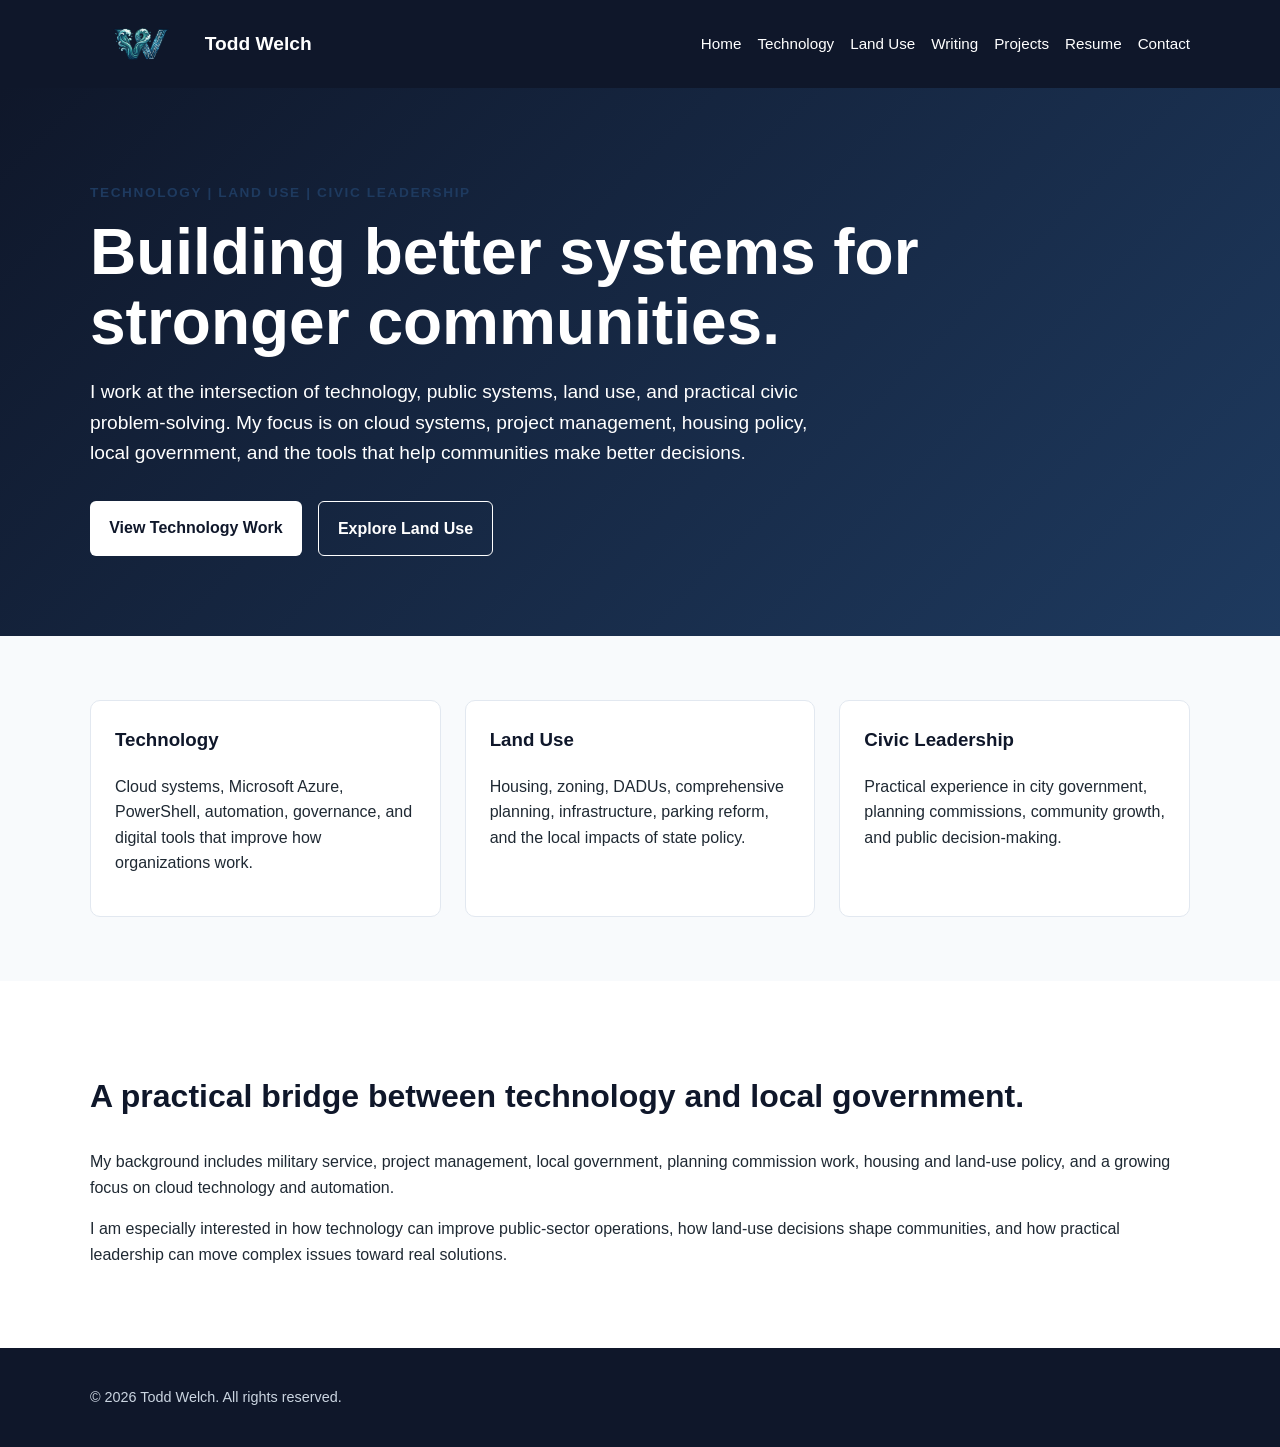
==== index.html @ eeb5e15b "Build new personal website" ====
<!DOCTYPE html>
<html lang="en">
<head>
  <meta charset="UTF-8" />
  <meta name="viewport" content="width=device-width, initial-scale=1.0" />
  <title>Todd Welch | Technology, Land Use & Civic Leadership</title>
  <link rel="stylesheet" href="assets/css/style.css" />
</head>
<body>

  <header class="site-header">
    <div class="container nav-container">
      <a class="brand" href="index.html">
        <img src="assets/images/welch-logo.png" alt="Todd Welch logo" class="brand-logo" />
        <span>Todd Welch</span>
      </a>
      <nav>
        <a href="index.html">Home</a>
        <a href="technology.html">Technology</a>
        <a href="land-use.html">Land Use</a>
        <a href="writing.html">Writing</a>
        <a href="projects.html">Projects</a>
        <a href="resume.html">Resume</a>
        <a href="contact.html">Contact</a>
      </nav>
    </div>
  </header>

  <main>

    <section class="hero">
      <div class="container">
        <p class="eyebrow">Technology | Land Use | Civic Leadership</p>
        <h2>Building better systems for stronger communities.</h2>
        <p class="hero-text">
          I work at the intersection of technology, public systems, land use, and practical civic problem-solving.
          My focus is on cloud systems, project management, housing policy, local government, and the tools that help communities make better decisions.
        </p>
        <div class="hero-buttons">
          <a class="button primary" href="technology.html">View Technology Work</a>
          <a class="button secondary" href="land-use.html">Explore Land Use</a>
        </div>
      </div>
    </section>

    <section class="focus-section">
      <div class="container grid">
        <div class="card">
          <h3>Technology</h3>
          <p>
            Cloud systems, Microsoft Azure, PowerShell, automation, governance, and digital tools that improve how organizations work.
          </p>
        </div>

        <div class="card">
          <h3>Land Use</h3>
          <p>
            Housing, zoning, DADUs, comprehensive planning, infrastructure, parking reform, and the local impacts of state policy.
          </p>
        </div>

        <div class="card">
          <h3>Civic Leadership</h3>
          <p>
            Practical experience in city government, planning commissions, community growth, and public decision-making.
          </p>
        </div>
      </div>
    </section>

    <section class="about-preview">
      <div class="container">
        <h2>A practical bridge between technology and local government.</h2>
        <p>
          My background includes military service, project management, local government, planning commission work,
          housing and land-use policy, and a growing focus on cloud technology and automation.
        </p>
        <p>
          I am especially interested in how technology can improve public-sector operations, how land-use decisions shape communities,
          and how practical leadership can move complex issues toward real solutions.
        </p>
      </div>
    </section>

  </main>

  <footer class="site-footer">
    <div class="container">
      <p>&copy; 2026 Todd Welch. All rights reserved.</p>
    </div>
  </footer>

</body>
</html>
---- assets/css/style.css ----
* {
  box-sizing: border-box;
}

body {
  margin: 0;
  font-family: Arial, Helvetica, sans-serif;
  color: #1f2933;
  background: #ffffff;
  line-height: 1.6;
}

.container {
  width: min(1100px, 92%);
  margin: 0 auto;
}

.site-header {
  background: #0f172a;
  color: #ffffff;
  padding: 1rem 0;
}

.nav-container {
  display: flex;
  align-items: center;
  justify-content: space-between;
  gap: 1rem;
}

.logo {
  font-size: 1.4rem;
  margin: 0;
}

.brand {
  display: flex;
  align-items: center;
  gap: 0.75rem;
  color: #ffffff;
  text-decoration: none;
  font-weight: bold;
  font-size: 1.2rem;
}

.brand-logo {
  height: 56px;
  width: auto;
  display: block;
}

nav {
  display: flex;
  flex-wrap: wrap;
  gap: 1rem;
}

nav a {
  color: #ffffff;
  text-decoration: none;
  font-size: 0.95rem;
}

nav a:hover {
  text-decoration: underline;
}

.hero {
  background: linear-gradient(135deg, #0f172a, #1e3a5f);
  color: #ffffff;
  padding: 5rem 0;
}

.eyebrow {
  text-transform: uppercase;
  letter-spacing: 0.12em;
  font-size: 0.85rem;
  color: #1e3a5f;
  font-weight: 700;
}

.hero h2 {
  font-size: clamp(2.4rem, 5vw, 4.5rem);
  line-height: 1.1;
  max-width: 850px;
  margin: 0.5rem 0 1rem;
}

.hero-text {
  max-width: 760px;
  font-size: 1.2rem;
}

.hero-buttons {
  display: flex;
  flex-wrap: wrap;
  gap: 1rem;
  margin-top: 2rem;
}

.button {
  display: inline-block;
  padding: 0.85rem 1.2rem;
  border-radius: 6px;
  text-decoration: none;
  font-weight: bold;
}

.button.primary {
  background: #ffffff;
  color: #0f172a;
}

.button.secondary {
  border: 1px solid #ffffff;
  color: #ffffff;
}

.focus-section {
  padding: 4rem 0;
  background: #f8fafc;
}

.grid {
  display: grid;
  grid-template-columns: repeat(3, 1fr);
  gap: 1.5rem;
}

.card {
  background: #ffffff;
  padding: 1.5rem;
  border: 1px solid #e2e8f0;
  border-radius: 10px;
}

.card h3 {
  margin-top: 0;
  color: #0f172a;
}

.about-preview {
  padding: 4rem 0;
}

.about-preview h2 {
  color: #0f172a;
  font-size: 2rem;
}

.site-footer {
  background: #0f172a;
  color: #cbd5e1;
  padding: 1.5rem 0;
  font-size: 0.9rem;
}

@media (max-width: 800px) {
  .nav-container {
    align-items: flex-start;
    flex-direction: column;
  }

  .grid {
    grid-template-columns: 1fr;
  }

  .hero {
    padding: 3.5rem 0;
  }

  .page-hero {
  background: linear-gradient(135deg, #0f172a, #1e3a5f);
  color: #ffffff;
  padding: 4rem 0;
}

.page-hero h2 {
  font-size: clamp(2rem, 4vw, 3.5rem);
  line-height: 1.15;
  max-width: 850px;
  margin: 0.5rem 0 1rem;
}

.content-section {
  padding: 4rem 0;
  background: #ffffff;
}

.content-section h2 {
  color: #0f172a;
  font-size: 2rem;
  margin-bottom: 1.5rem;
}

.text-block {
  max-width: 850px;
  margin-top: 3rem;
}

.text-block p {
  font-size: 1.05rem;
}

.article-list {
  display: grid;
  gap: 1rem;
  margin-top: 1.5rem;
}

.article-card {
  border: 1px solid #e2e8f0;
  border-left: 5px solid #1e3a5f;
  border-radius: 10px;
  padding: 1.25rem;
  background: #ffffff;
}

.article-card h3 {
  margin-top: 0;
  color: #0f172a;
}

.article-meta {
  font-size: 0.9rem;
  font-weight: 700;
  color: #1e3a5f;
}

.text-link {
  color: #1e3a5f;
  font-weight: 700;
  text-decoration: none;
}

.text-link:hover {
  text-decoration: underline;
}

.publication-note {
  font-size: 0.9rem;
  color: #64748b;
  margin-top: 0.5rem;
}

.contact-grid {
  display: grid;
  grid-template-columns: repeat(2, 1fr);
  gap: 1.5rem;
}

.contact-grid .card p {
  margin-bottom: 0;
}

@media (max-width: 800px) {
  .contact-grid {
    grid-template-columns: 1fr;
  }
}
}
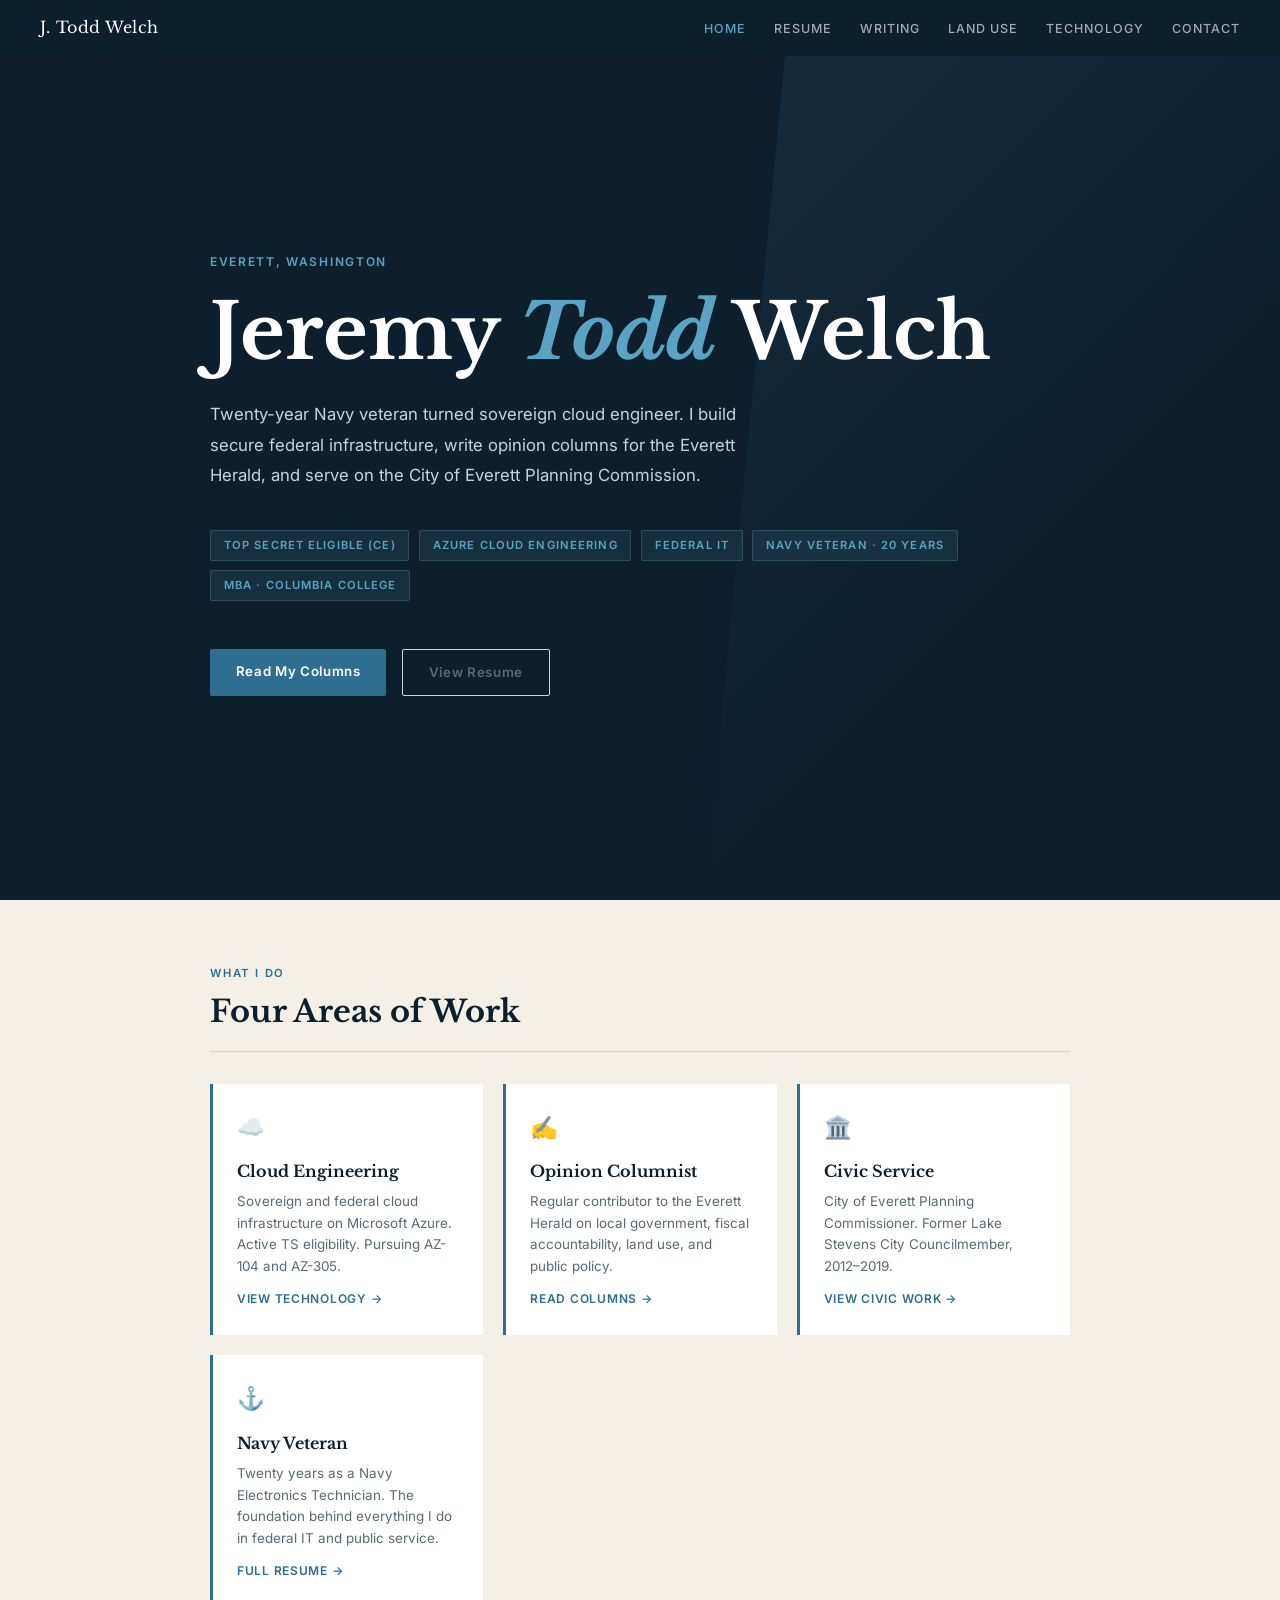
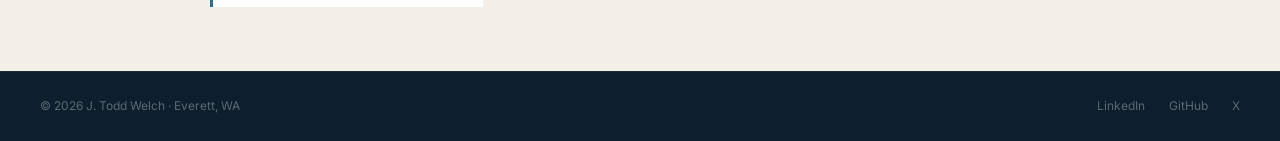
==== commit e394609a: "rebuild site - new design and structure" ====
--- a/index.html
+++ b/index.html
@@ -1,94 +1,234 @@
 <!DOCTYPE html>
 <html lang="en">
 <head>
-  <meta charset="UTF-8" />
-  <meta name="viewport" content="width=device-width, initial-scale=1.0" />
-  <title>Todd Welch | Technology, Land Use & Civic Leadership</title>
-  <link rel="stylesheet" href="assets/css/style.css" />
+<meta charset="UTF-8">
+<meta name="viewport" content="width=device-width, initial-scale=1.0">
+<title>J. Todd Welch — Everett, WA</title>
+<meta name="description" content="Navy veteran, sovereign cloud engineer, opinion columnist, and Everett planning commissioner.">
+<link rel="preconnect" href="https://fonts.googleapis.com">
+<link rel="preconnect" href="https://fonts.gstatic.com" crossorigin>
+<link href="https://fonts.googleapis.com/css2?family=Libre+Baskerville:ital,wght@0,400;0,700;1,400&family=Inter:wght@400;500;600&display=swap" rel="stylesheet">
+<link rel="stylesheet" href="style.css">
+<style>
+  .hero {
+    min-height: 100vh;
+    background: var(--navy);
+    display: flex;
+    flex-direction: column;
+    justify-content: center;
+    padding: 8rem 2.5rem 5rem;
+    position: relative;
+    overflow: hidden;
+  }
+
+  .hero::before {
+    content: '';
+    position: absolute;
+    top: 0; right: 0;
+    width: 45%;
+    height: 100%;
+    background: linear-gradient(135deg, var(--steel) 0%, var(--navy) 60%);
+    clip-path: polygon(15% 0, 100% 0, 100% 100%, 0% 100%);
+    opacity: 0.5;
+  }
+
+  .hero-inner {
+    max-width: 860px;
+    margin: 0 auto;
+    position: relative;
+    z-index: 1;
+    width: 100%;
+  }
+
+  .hero-eyebrow {
+    font-size: 0.75rem;
+    font-weight: 600;
+    letter-spacing: 0.14em;
+    text-transform: uppercase;
+    color: var(--sky);
+    margin-bottom: 1.25rem;
+  }
+
+  .hero h1 {
+    font-family: 'Libre Baskerville', serif;
+    font-size: clamp(2.8rem, 6vw, 5rem);
+    color: #fff;
+    line-height: 1.08;
+    font-weight: 700;
+    margin-bottom: 1.5rem;
+  }
+
+  .hero h1 em { font-style: italic; color: var(--sky); }
+
+  .hero-bio {
+    font-size: 1.05rem;
+    color: var(--fog);
+    max-width: 540px;
+    line-height: 1.8;
+    margin-bottom: 2.5rem;
+    opacity: 0.9;
+  }
+
+  .hero-tags {
+    display: flex;
+    flex-wrap: wrap;
+    gap: 0.6rem;
+    margin-bottom: 3rem;
+  }
+
+  .tag {
+    background: rgba(91,163,194,0.12);
+    border: 1px solid rgba(91,163,194,0.28);
+    color: var(--sky);
+    font-size: 0.7rem;
+    font-weight: 600;
+    letter-spacing: 0.1em;
+    text-transform: uppercase;
+    padding: 0.3rem 0.8rem;
+    border-radius: 2px;
+  }
+
+  .hero-cta { display: flex; gap: 1rem; flex-wrap: wrap; }
+
+  /* pillars */
+  .pillars { background: var(--sand); }
+
+  .pillar-grid {
+    display: grid;
+    grid-template-columns: repeat(auto-fill, minmax(240px, 1fr));
+    gap: 1.25rem;
+    margin-top: 2rem;
+  }
+
+  .pillar {
+    background: #fff;
+    border-left: 3px solid var(--tide);
+    padding: 1.5rem;
+    text-decoration: none;
+    display: block;
+    transition: border-left-color 0.2s, box-shadow 0.2s;
+  }
+
+  .pillar:hover {
+    border-left-color: var(--sky);
+    box-shadow: 0 4px 16px rgba(13,31,45,0.08);
+  }
+
+  .pillar-icon {
+    font-size: 1.4rem;
+    margin-bottom: 0.75rem;
+  }
+
+  .pillar h3 {
+    font-family: 'Libre Baskerville', serif;
+    font-size: 1rem;
+    color: var(--navy);
+    margin-bottom: 0.4rem;
+  }
+
+  .pillar p {
+    font-size: 0.84rem;
+    color: var(--muted);
+    line-height: 1.6;
+  }
+
+  .pillar-link {
+    display: inline-block;
+    margin-top: 0.75rem;
+    font-size: 0.75rem;
+    font-weight: 600;
+    color: var(--tide);
+    letter-spacing: 0.06em;
+    text-transform: uppercase;
+  }
+
+  @media (max-width: 640px) {
+    .hero { padding: 7rem 1.25rem 4rem; }
+  }
+</style>
 </head>
 <body>
 
-  <header class="site-header">
-    <div class="container nav-container">
-      <a class="brand" href="index.html">
-        <img src="assets/images/welch-logo.png" alt="Todd Welch logo" class="brand-logo" />
-        <span>Todd Welch</span>
-      </a>
-      <nav>
-        <a href="index.html">Home</a>
-        <a href="technology.html">Technology</a>
-        <a href="land-use.html">Land Use</a>
-        <a href="writing.html">Writing</a>
-        <a href="projects.html">Projects</a>
-        <a href="resume.html">Resume</a>
-        <a href="contact.html">Contact</a>
-      </nav>
+<nav>
+  <a href="index.html" class="nav-brand">J. Todd Welch</a>
+  <ul class="nav-links">
+    <li><a href="index.html" class="active">Home</a></li>
+    <li><a href="resume.html">Resume</a></li>
+    <li><a href="writing.html">Writing</a></li>
+    <li><a href="land-use.html">Land Use</a></li>
+    <li><a href="technology.html">Technology</a></li>
+    <li><a href="contact.html">Contact</a></li>
+  </ul>
+</nav>
+
+<section class="hero">
+  <div class="hero-inner">
+    <p class="hero-eyebrow">Everett, Washington</p>
+    <h1>Jeremy <em>Todd</em> Welch</h1>
+    <p class="hero-bio">
+      Twenty-year Navy veteran turned sovereign cloud engineer. I build secure federal infrastructure, write opinion columns for the Everett Herald, and serve on the City of Everett Planning Commission.
+    </p>
+    <div class="hero-tags">
+      <span class="tag">Top Secret Eligible (CE)</span>
+      <span class="tag">Azure Cloud Engineering</span>
+      <span class="tag">Federal IT</span>
+      <span class="tag">Navy Veteran · 20 Years</span>
+      <span class="tag">MBA · Columbia College</span>
     </div>
-  </header>
-
-  <main>
-
-    <section class="hero">
-      <div class="container">
-        <p class="eyebrow">Technology | Land Use | Civic Leadership</p>
-        <h2>Building better systems for stronger communities.</h2>
-        <p class="hero-text">
-          I work at the intersection of technology, public systems, land use, and practical civic problem-solving.
-          My focus is on cloud systems, project management, housing policy, local government, and the tools that help communities make better decisions.
-        </p>
-        <div class="hero-buttons">
-          <a class="button primary" href="technology.html">View Technology Work</a>
-          <a class="button secondary" href="land-use.html">Explore Land Use</a>
-        </div>
-      </div>
-    </section>
-
-    <section class="focus-section">
-      <div class="container grid">
-        <div class="card">
-          <h3>Technology</h3>
-          <p>
-            Cloud systems, Microsoft Azure, PowerShell, automation, governance, and digital tools that improve how organizations work.
-          </p>
-        </div>
-
-        <div class="card">
-          <h3>Land Use</h3>
-          <p>
-            Housing, zoning, DADUs, comprehensive planning, infrastructure, parking reform, and the local impacts of state policy.
-          </p>
-        </div>
-
-        <div class="card">
-          <h3>Civic Leadership</h3>
-          <p>
-            Practical experience in city government, planning commissions, community growth, and public decision-making.
-          </p>
-        </div>
-      </div>
-    </section>
-
-    <section class="about-preview">
-      <div class="container">
-        <h2>A practical bridge between technology and local government.</h2>
-        <p>
-          My background includes military service, project management, local government, planning commission work,
-          housing and land-use policy, and a growing focus on cloud technology and automation.
-        </p>
-        <p>
-          I am especially interested in how technology can improve public-sector operations, how land-use decisions shape communities,
-          and how practical leadership can move complex issues toward real solutions.
-        </p>
-      </div>
-    </section>
-
-  </main>
-
-  <footer class="site-footer">
-    <div class="container">
-      <p>&copy; 2026 Todd Welch. All rights reserved.</p>
+    <div class="hero-cta">
+      <a href="writing.html" class="btn btn-primary">Read My Columns</a>
+      <a href="resume.html" class="btn btn-ghost">View Resume</a>
     </div>
-  </footer>
+  </div>
+</section>
+
+<section class="pillars">
+  <div class="section-inner">
+    <p class="section-label">What I Do</p>
+    <h2 class="section-title">Four Areas of Work</h2>
+    <hr class="rule">
+    <div class="pillar-grid">
+
+      <a href="technology.html" class="pillar">
+        <div class="pillar-icon">☁️</div>
+        <h3>Cloud Engineering</h3>
+        <p>Sovereign and federal cloud infrastructure on Microsoft Azure. Active TS eligibility. Pursuing AZ-104 and AZ-305.</p>
+        <span class="pillar-link">View Technology →</span>
+      </a>
+
+      <a href="writing.html" class="pillar">
+        <div class="pillar-icon">✍️</div>
+        <h3>Opinion Columnist</h3>
+        <p>Regular contributor to the Everett Herald on local government, fiscal accountability, land use, and public policy.</p>
+        <span class="pillar-link">Read Columns →</span>
+      </a>
+
+      <a href="land-use.html" class="pillar">
+        <div class="pillar-icon">🏛️</div>
+        <h3>Civic Service</h3>
+        <p>City of Everett Planning Commissioner. Former Lake Stevens City Councilmember, 2012–2019.</p>
+        <span class="pillar-link">View Civic Work →</span>
+      </a>
+
+      <a href="resume.html" class="pillar">
+        <div class="pillar-icon">⚓</div>
+        <h3>Navy Veteran</h3>
+        <p>Twenty years as a Navy Electronics Technician. The foundation behind everything I do in federal IT and public service.</p>
+        <span class="pillar-link">Full Resume →</span>
+      </a>
+
+    </div>
+  </div>
+</section>
+
+<footer>
+  <p>© 2026 J. Todd Welch · Everett, WA</p>
+  <div class="footer-links">
+    <a href="https://linkedin.com/in/jtoddwelch" target="_blank" rel="noopener">LinkedIn</a>
+    <a href="https://github.com/JToddWelch" target="_blank" rel="noopener">GitHub</a>
+    <a href="https://x.com/JToddWelch" target="_blank" rel="noopener">X</a>
+  </div>
+</footer>
 
 </body>
-</html>+</html>
--- a/style.css
+++ b/style.css
@@ -0,0 +1,329 @@
+/* ============================================
+   J. Todd Welch — shared stylesheet
+   ============================================ */
+
+*, *::before, *::after { box-sizing: border-box; margin: 0; padding: 0; }
+
+:root {
+  --navy:  #0d1f2d;
+  --steel: #1e3a4f;
+  --tide:  #2e6e8e;
+  --sky:   #5ba3c2;
+  --fog:   #dde8ef;
+  --sand:  #f4f0e8;
+  --ink:   #1a1a1a;
+  --muted: #5a6a74;
+  --rule:  #c8d8e2;
+  --white: #ffffff;
+}
+
+html { scroll-behavior: smooth; }
+
+body {
+  font-family: 'Inter', sans-serif;
+  background: #fff;
+  color: var(--ink);
+  font-size: 16px;
+  line-height: 1.7;
+}
+
+/* ---- NAV ---- */
+nav {
+  position: fixed;
+  top: 0; left: 0; right: 0;
+  z-index: 100;
+  background: rgba(13,31,45,0.97);
+  backdrop-filter: blur(8px);
+  display: flex;
+  justify-content: space-between;
+  align-items: center;
+  padding: 0 2.5rem;
+  height: 56px;
+}
+
+.nav-brand {
+  font-family: 'Libre Baskerville', serif;
+  color: #fff;
+  font-size: 1rem;
+  font-weight: 400;
+  letter-spacing: 0.02em;
+  text-decoration: none;
+}
+
+.nav-links {
+  display: flex;
+  gap: 1.75rem;
+  list-style: none;
+}
+
+.nav-links a {
+  color: var(--fog);
+  text-decoration: none;
+  font-size: 0.78rem;
+  font-weight: 500;
+  letter-spacing: 0.08em;
+  text-transform: uppercase;
+  opacity: 0.7;
+  transition: opacity 0.2s;
+}
+
+.nav-links a:hover,
+.nav-links a.active { opacity: 1; color: var(--sky); }
+
+/* ---- PAGE HEADER ---- */
+.page-header {
+  background: var(--navy);
+  padding: 7rem 2.5rem 3.5rem;
+}
+
+.page-header-inner {
+  max-width: 860px;
+  margin: 0 auto;
+}
+
+.page-eyebrow {
+  font-size: 0.7rem;
+  font-weight: 600;
+  letter-spacing: 0.16em;
+  text-transform: uppercase;
+  color: var(--sky);
+  margin-bottom: 0.75rem;
+}
+
+.page-title {
+  font-family: 'Libre Baskerville', serif;
+  font-size: clamp(2rem, 4vw, 3rem);
+  color: #fff;
+  line-height: 1.15;
+  font-weight: 700;
+}
+
+.page-subtitle {
+  margin-top: 0.75rem;
+  font-size: 1rem;
+  color: var(--fog);
+  opacity: 0.85;
+  max-width: 560px;
+}
+
+/* ---- SECTIONS ---- */
+section {
+  padding: 4rem 2.5rem;
+}
+
+.section-inner {
+  max-width: 860px;
+  margin: 0 auto;
+}
+
+.section-label {
+  font-size: 0.7rem;
+  font-weight: 600;
+  letter-spacing: 0.16em;
+  text-transform: uppercase;
+  color: var(--tide);
+  margin-bottom: 0.6rem;
+}
+
+.section-title {
+  font-family: 'Libre Baskerville', serif;
+  font-size: clamp(1.4rem, 2.5vw, 1.9rem);
+  color: var(--navy);
+  font-weight: 700;
+  margin-bottom: 0.5rem;
+  line-height: 1.25;
+}
+
+hr.rule {
+  border: none;
+  border-top: 1px solid var(--rule);
+  margin: 1.25rem 0 2rem;
+}
+
+/* ---- TIMELINE ---- */
+.timeline { display: flex; flex-direction: column; }
+
+.tl-item {
+  display: grid;
+  grid-template-columns: 110px 1px 1fr;
+  gap: 0 1.75rem;
+  padding: 1.75rem 0;
+  border-bottom: 1px solid var(--rule);
+}
+
+.tl-item:last-child { border-bottom: none; }
+
+.tl-date {
+  font-size: 0.72rem;
+  font-weight: 600;
+  color: var(--muted);
+  letter-spacing: 0.05em;
+  text-align: right;
+  padding-top: 0.2rem;
+}
+
+.tl-line {
+  background: var(--rule);
+  position: relative;
+}
+
+.tl-line::before {
+  content: '';
+  position: absolute;
+  top: 0.3rem;
+  left: 50%;
+  transform: translateX(-50%);
+  width: 8px; height: 8px;
+  border-radius: 50%;
+  background: var(--tide);
+}
+
+.tl-title {
+  font-weight: 600;
+  font-size: 0.95rem;
+  color: var(--navy);
+  margin-bottom: 0.15rem;
+}
+
+.tl-org {
+  font-size: 0.8rem;
+  color: var(--tide);
+  font-weight: 500;
+  margin-bottom: 0.4rem;
+}
+
+.tl-desc {
+  font-size: 0.87rem;
+  color: var(--muted);
+  line-height: 1.65;
+}
+
+/* ---- CARDS ---- */
+.card-grid {
+  display: grid;
+  grid-template-columns: repeat(auto-fill, minmax(260px, 1fr));
+  gap: 1.25rem;
+}
+
+.card {
+  border: 1px solid var(--rule);
+  border-top: 3px solid var(--tide);
+  padding: 1.5rem;
+  border-radius: 0 0 2px 2px;
+  text-decoration: none;
+  display: block;
+  color: inherit;
+  transition: border-top-color 0.2s, box-shadow 0.2s;
+}
+
+.card:hover {
+  border-top-color: var(--sky);
+  box-shadow: 0 4px 18px rgba(13,31,45,0.09);
+}
+
+.card-date {
+  font-size: 0.68rem;
+  font-weight: 600;
+  letter-spacing: 0.1em;
+  text-transform: uppercase;
+  color: var(--muted);
+  margin-bottom: 0.45rem;
+}
+
+.card-title {
+  font-family: 'Libre Baskerville', serif;
+  font-size: 0.97rem;
+  color: var(--navy);
+  line-height: 1.4;
+  margin-bottom: 0.45rem;
+}
+
+.card-excerpt {
+  font-size: 0.82rem;
+  color: var(--muted);
+  line-height: 1.6;
+}
+
+/* ---- SKILL BADGES ---- */
+.badge-group {
+  display: flex;
+  flex-wrap: wrap;
+  gap: 0.5rem;
+}
+
+.badge {
+  background: var(--fog);
+  color: var(--steel);
+  font-size: 0.75rem;
+  font-weight: 600;
+  padding: 0.3rem 0.75rem;
+  border-radius: 2px;
+  letter-spacing: 0.04em;
+}
+
+.badge.accent {
+  background: rgba(46,110,142,0.12);
+  color: var(--tide);
+  border: 1px solid rgba(46,110,142,0.25);
+}
+
+/* ---- BUTTONS ---- */
+.btn {
+  display: inline-block;
+  text-decoration: none;
+  font-size: 0.83rem;
+  font-weight: 600;
+  letter-spacing: 0.05em;
+  padding: 0.7rem 1.6rem;
+  border-radius: 2px;
+  transition: background 0.2s, color 0.2s, border-color 0.2s;
+}
+
+.btn-primary { background: var(--tide); color: #fff; }
+.btn-primary:hover { background: var(--sky); }
+
+.btn-ghost {
+  border: 1px solid var(--rule);
+  color: var(--muted);
+}
+.btn-ghost:hover { border-color: var(--tide); color: var(--tide); }
+
+/* ---- FOOTER ---- */
+footer {
+  background: var(--navy);
+  border-top: 1px solid rgba(255,255,255,0.06);
+  padding: 1.5rem 2.5rem;
+  display: flex;
+  justify-content: space-between;
+  align-items: center;
+  flex-wrap: wrap;
+  gap: 1rem;
+}
+
+footer p { font-size: 0.75rem; color: var(--muted); }
+
+.footer-links { display: flex; gap: 1.5rem; }
+
+.footer-links a {
+  color: var(--muted);
+  text-decoration: none;
+  font-size: 0.75rem;
+  transition: color 0.2s;
+}
+
+.footer-links a:hover { color: var(--sky); }
+
+/* ---- RESPONSIVE ---- */
+@media (max-width: 640px) {
+  nav { padding: 0 1.25rem; }
+  .nav-links { gap: 1rem; }
+  .nav-links a { font-size: 0.68rem; }
+  .page-header { padding: 6rem 1.25rem 2.5rem; }
+  section { padding: 3rem 1.25rem; }
+  .tl-item { grid-template-columns: 72px 1px 1fr; gap: 0 0.9rem; }
+  footer { flex-direction: column; align-items: flex-start; }
+}
+
+@media (prefers-reduced-motion: reduce) {
+  * { transition: none !important; scroll-behavior: auto !important; }
+}
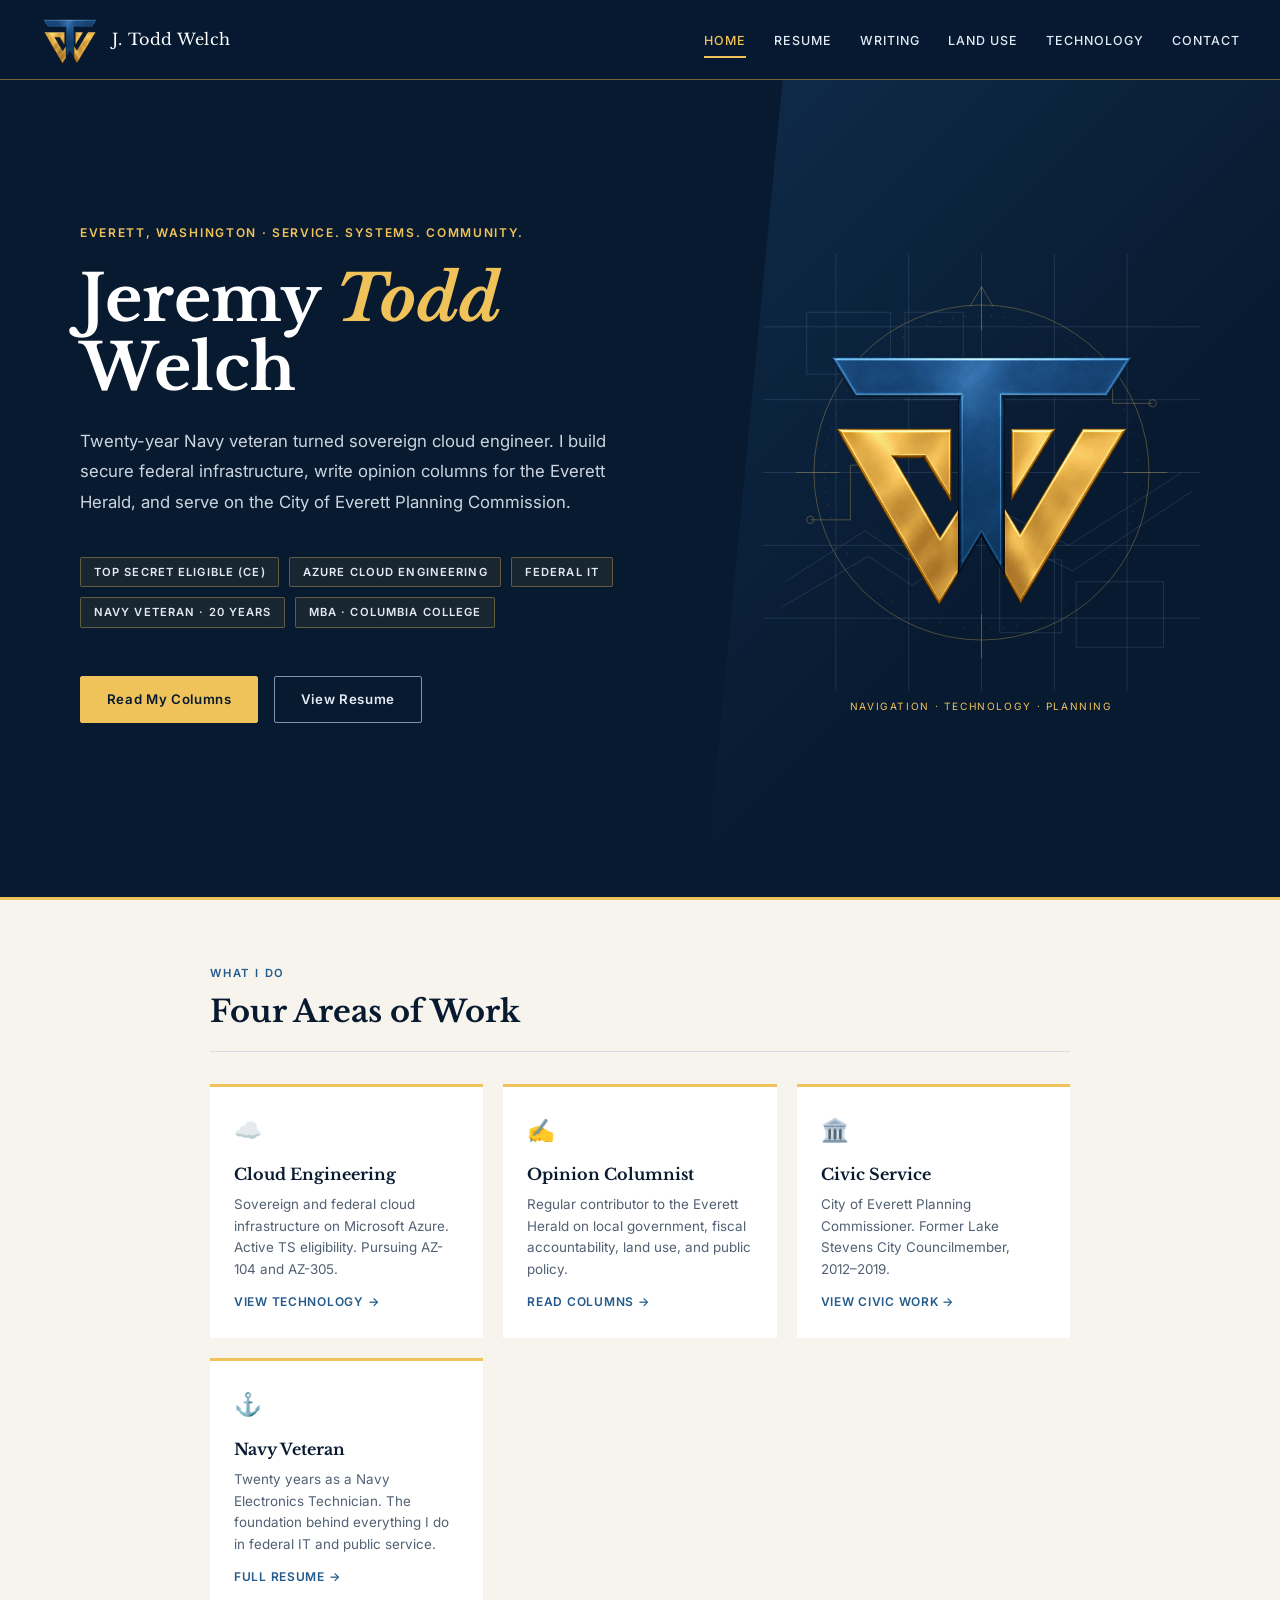
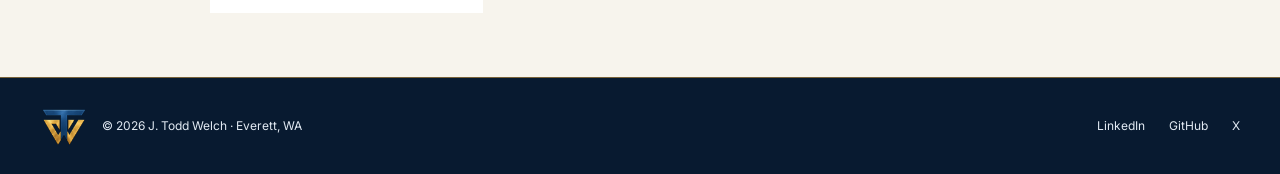
==== commit dcea8d83: "Add blue-and-gold monogram identity with navigation and planning motifs" ====
--- a/index.html
+++ b/index.html
@@ -146,11 +146,13 @@
     .hero { padding: 7rem 1.25rem 4rem; }
   }
 </style>
+<link rel="icon" type="image/png" href="assets/images/monogram.png">
+<link rel="stylesheet" href="brand.css">
 </head>
 <body>
 
 <nav>
-  <a href="index.html" class="nav-brand">J. Todd Welch</a>
+  <a href="index.html" class="nav-brand"><img class="brand-logo" src="assets/images/monogram.png" alt="" width="60" height="60"><span>J. Todd Welch</span></a>
   <ul class="nav-links">
     <li><a href="index.html" class="active">Home</a></li>
     <li><a href="resume.html">Resume</a></li>
@@ -163,7 +165,8 @@
 
 <section class="hero">
   <div class="hero-inner">
-    <p class="hero-eyebrow">Everett, Washington</p>
+    <div class="hero-copy">
+    <p class="hero-eyebrow">Everett, Washington · Service. Systems. Community.</p>
     <h1>Jeremy <em>Todd</em> Welch</h1>
     <p class="hero-bio">
       Twenty-year Navy veteran turned sovereign cloud engineer. I build secure federal infrastructure, write opinion columns for the Everett Herald, and serve on the City of Everett Planning Commission.
@@ -179,6 +182,11 @@
       <a href="writing.html" class="btn btn-primary">Read My Columns</a>
       <a href="resume.html" class="btn btn-ghost">View Resume</a>
     </div>
+    </div>
+    <div class="brand-illustration">
+    <img class="hero-monogram" src="assets/images/monogram.png" alt="J. Todd Welch blue and gold monogram" width="1254" height="1254" fetchpriority="high">
+    <p class="brand-caption">Navigation · Technology · Planning</p>
+    </div>
   </div>
 </section>
 
@@ -222,7 +230,7 @@
 </section>
 
 <footer>
-  <p>© 2026 J. Todd Welch · Everett, WA</p>
+  <div class="footer-brand"><img src="assets/images/monogram.png" alt="" width="48" height="48" loading="lazy"><p>© 2026 J. Todd Welch · Everett, WA</p></div>
   <div class="footer-links">
     <a href="https://linkedin.com/in/jtoddwelch" target="_blank" rel="noopener">LinkedIn</a>
     <a href="https://github.com/JToddWelch" target="_blank" rel="noopener">GitHub</a>
--- a/brand.css
+++ b/brand.css
@@ -0,0 +1,52 @@
+
+/* Blue and gold monogram identity */
+:root {
+ --navy:#081a30; --steel:#173f68; --tide:#245b8a; --sky:#f0c35a;
+ --fog:#e2eaf3; --sand:#f7f4ed; --ink:#172638; --muted:#526174;
+ --rule:#d7dce3; --gold:#f0c35a;
+}
+body { background:#fffdf9; }
+nav { height:80px; background:rgba(8,26,48,.98); border-bottom:1px solid #786239; }
+.nav-brand { display:flex; align-items:center; gap:12px; flex-shrink:0; }
+.brand-logo { width:60px; height:60px; object-fit:contain; }
+.nav-links a { opacity:1; }
+.nav-links a.active { border-bottom:2px solid var(--gold); padding-bottom:8px; }
+.page-header { padding-top:9rem; background:linear-gradient(110deg,var(--navy),var(--steel)); border-bottom:3px solid var(--gold); }
+.btn-primary { background:var(--gold); color:var(--navy); border:1px solid var(--gold); }
+.btn-primary:hover { background:#ffda7a; color:var(--navy); }
+.hero .btn-ghost { color:var(--fog); border-color:#8394a9; }
+.hero .btn-ghost:hover { color:var(--gold); border-color:var(--gold); }
+.hero .tag { color:var(--fog); background:rgba(240,195,90,.07); border-color:rgba(240,195,90,.35); }
+.hero .hero-inner { max-width:1120px; display:grid; grid-template-columns:minmax(0,1.45fr) minmax(0,1fr); gap:3rem; align-items:center; }
+.hero-copy { min-width:0; }
+.hero .hero-monogram { width:100%; max-width:400px; height:auto; justify-self:center; }
+.hero h1 { font-size:clamp(2.8rem,5vw,4.6rem); }
+.hero { border-bottom:3px solid var(--gold); }
+.pillar, .card { border-color:var(--rule); border-top:3px solid var(--gold); }
+.pillar { border-left:0; }
+footer { border-top:1px solid #786239; }
+.footer-brand { display:flex; gap:14px; align-items:center; }
+.footer-brand img { width:48px; height:48px; object-fit:contain; }
+footer p, .footer-links a { color:var(--fog); }
+a:focus-visible { outline:3px solid #b98621; outline-offset:5px; }
+@media(max-width:900px) {
+ nav { height:auto; min-height:112px; flex-direction:column; justify-content:center; gap:5px; padding:8px 16px; }
+ .brand-logo { width:45px; height:45px; }
+ .nav-links { gap:clamp(.55rem,2.5vw,1.5rem); flex-wrap:wrap; justify-content:center; }
+ .nav-links a { font-size:.65rem; }
+ .nav-links a.active { padding-bottom:3px; }
+ .page-header { padding-top:10rem; }
+ .hero { padding-top:10rem; }
+ .hero .hero-inner { grid-template-columns:1fr; gap:2rem; }
+ .hero .hero-monogram { width:200px; grid-row:1; }
+ .hero h1 { font-size:clamp(2.6rem,8vw,4rem); }
+}
+@media(max-width:400px) { .nav-links { column-gap:.65rem; } .nav-links a { font-size:.59rem; } }
+
+/* Bearings, connected systems, and parcel lines */
+.hero .brand-illustration { position:relative; display:grid; place-items:center; aspect-ratio:1; width:100%; max-width:460px; justify-self:center; background:url("assets/images/navigation-grid.svg") center/contain no-repeat; }
+.hero .brand-illustration .hero-monogram { width:78%; max-width:none; grid-row:auto; }
+.brand-caption { position:absolute; bottom:-24px; width:100%; text-align:center; font-size:.63rem; letter-spacing:.16em; text-transform:uppercase; color:var(--gold); }
+.page-header { background-image:linear-gradient(110deg,#081a30 35%,#173f68ed),url("assets/images/navigation-grid.svg"); background-position:center,right center; background-size:auto,440px; }
+.hero .hero-eyebrow { max-width:34rem; line-height:1.8; }
+@media(max-width:900px) { .hero .brand-illustration { width:240px; grid-row:1; margin-bottom:1.5rem; } .brand-caption { font-size:.52rem; } }
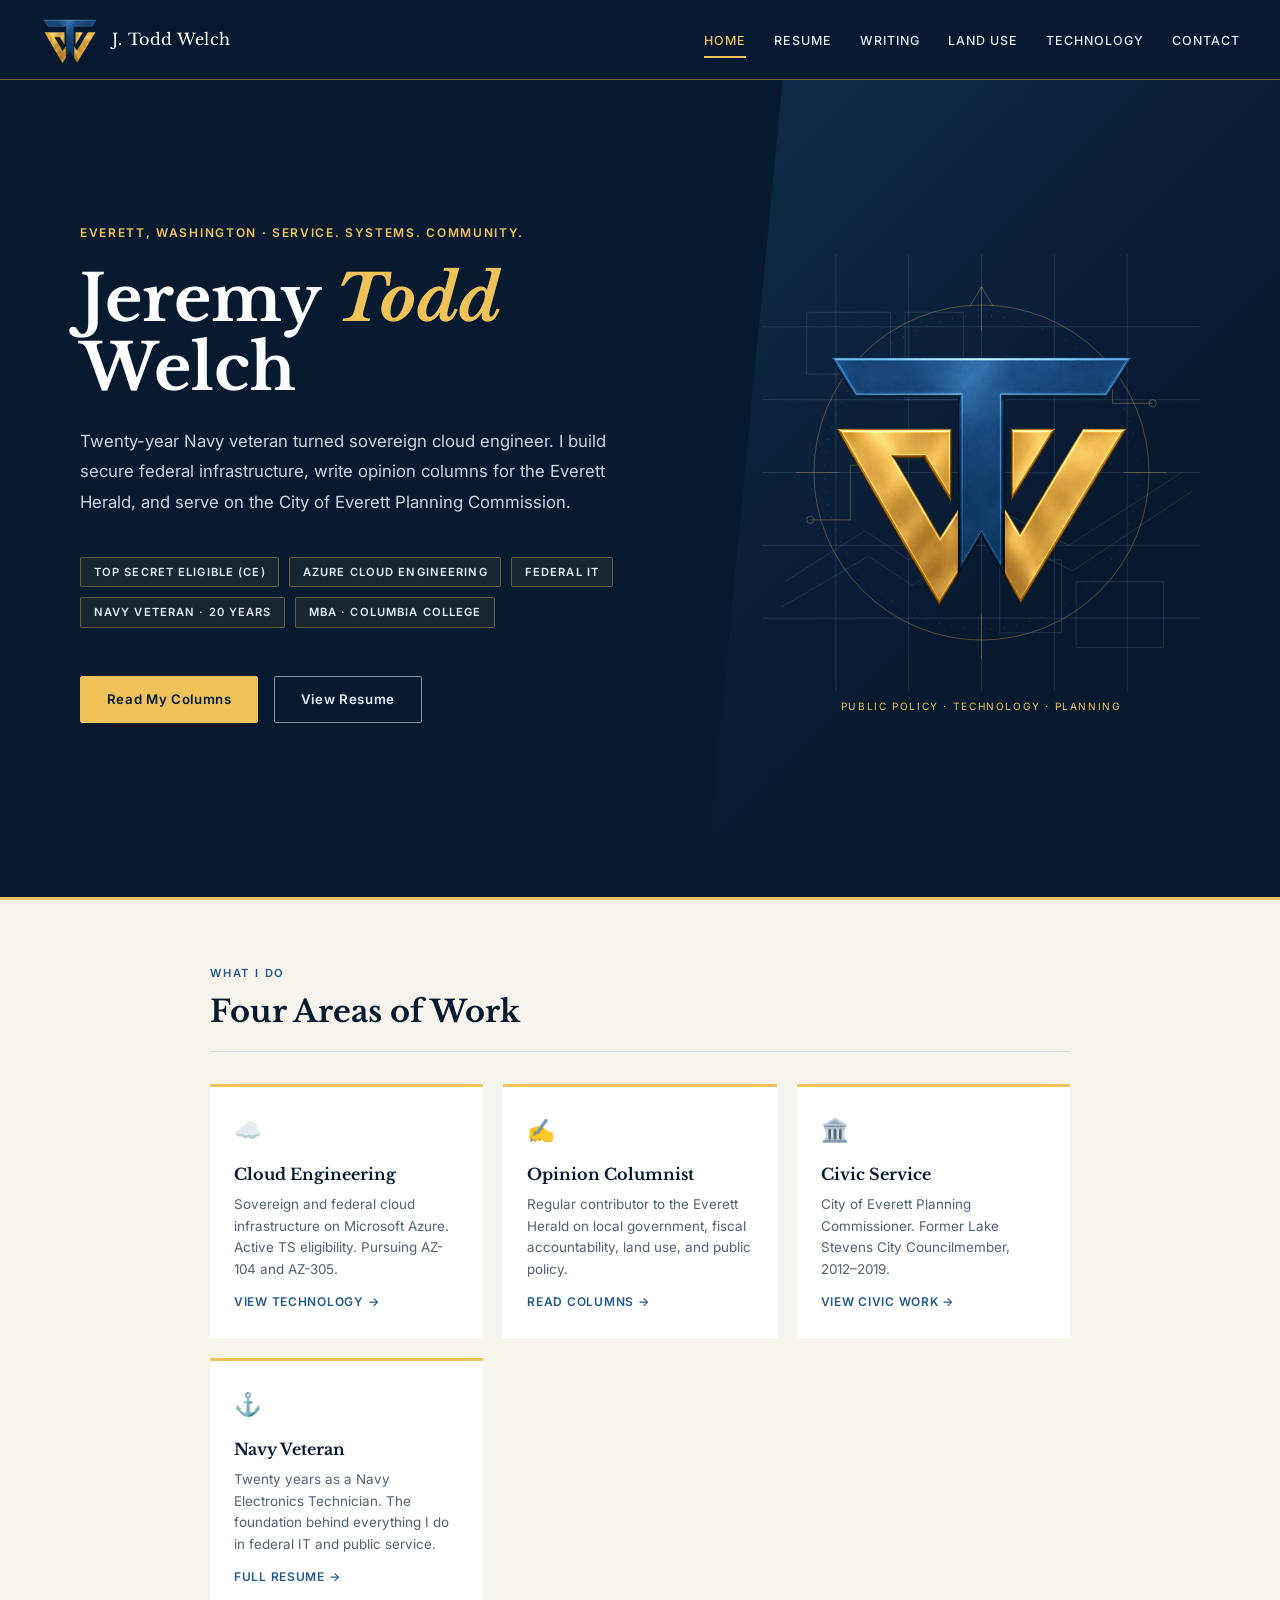
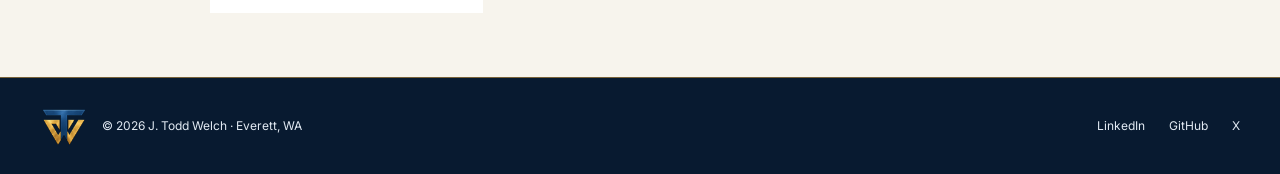
==== commit d82f5cb8: "Replace Navigation with Public Policy in brand tagline" ====
--- a/index.html
+++ b/index.html
@@ -185,7 +185,7 @@
     </div>
     <div class="brand-illustration">
     <img class="hero-monogram" src="assets/images/monogram.png" alt="J. Todd Welch blue and gold monogram" width="1254" height="1254" fetchpriority="high">
-    <p class="brand-caption">Navigation · Technology · Planning</p>
+    <p class="brand-caption">Public Policy · Technology · Planning</p>
     </div>
   </div>
 </section>
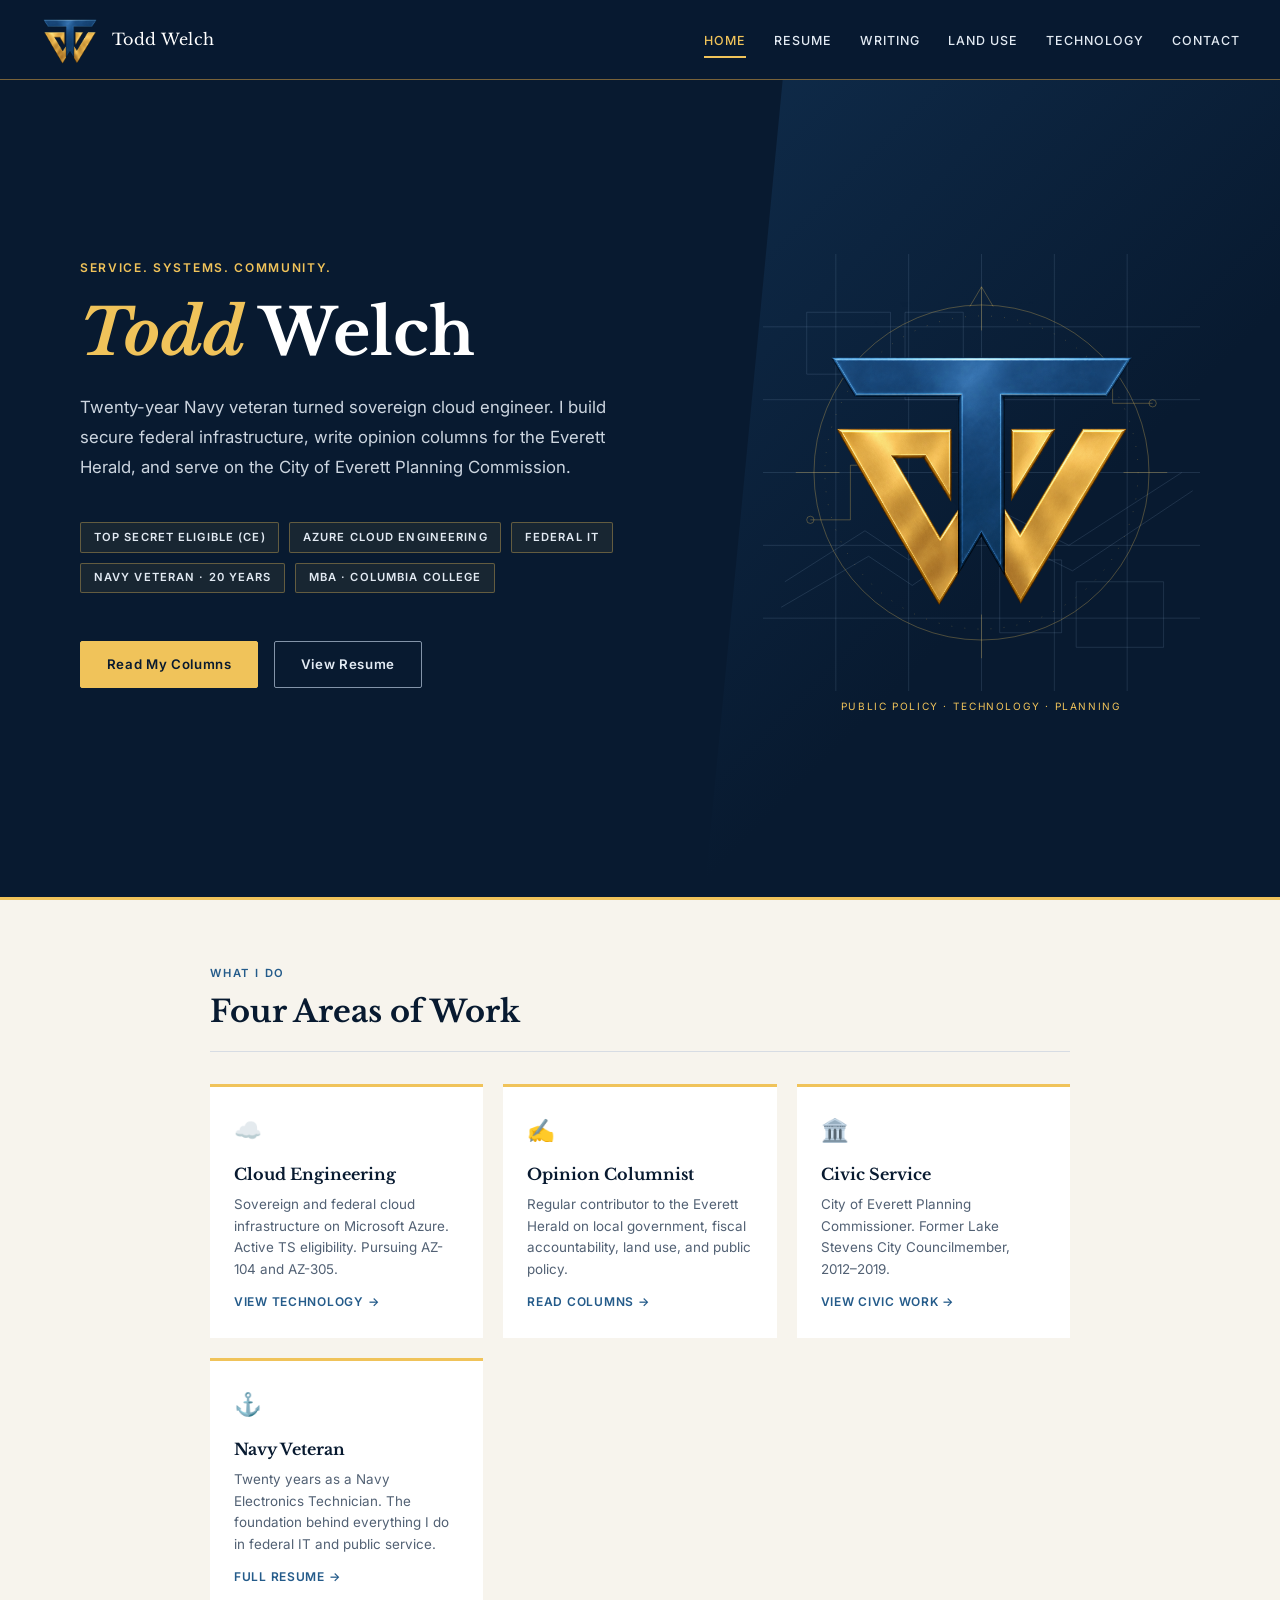
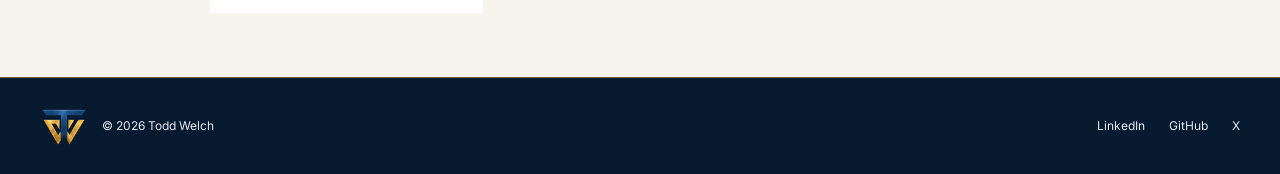
==== commit 4f083ac5: "Use Todd Welch branding and remove location from masthead and footers" ====
--- a/index.html
+++ b/index.html
@@ -3,7 +3,7 @@
 <head>
 <meta charset="UTF-8">
 <meta name="viewport" content="width=device-width, initial-scale=1.0">
-<title>J. Todd Welch — Everett, WA</title>
+<title>Todd Welch</title>
 <meta name="description" content="Navy veteran, sovereign cloud engineer, opinion columnist, and Everett planning commissioner.">
 <link rel="preconnect" href="https://fonts.googleapis.com">
 <link rel="preconnect" href="https://fonts.gstatic.com" crossorigin>
@@ -152,7 +152,7 @@
 <body>
 
 <nav>
-  <a href="index.html" class="nav-brand"><img class="brand-logo" src="assets/images/monogram.png" alt="" width="60" height="60"><span>J. Todd Welch</span></a>
+  <a href="index.html" class="nav-brand"><img class="brand-logo" src="assets/images/monogram.png" alt="" width="60" height="60"><span>Todd Welch</span></a>
   <ul class="nav-links">
     <li><a href="index.html" class="active">Home</a></li>
     <li><a href="resume.html">Resume</a></li>
@@ -166,8 +166,8 @@
 <section class="hero">
   <div class="hero-inner">
     <div class="hero-copy">
-    <p class="hero-eyebrow">Everett, Washington · Service. Systems. Community.</p>
-    <h1>Jeremy <em>Todd</em> Welch</h1>
+    <p class="hero-eyebrow">Service. Systems. Community.</p>
+    <h1><em>Todd</em> Welch</h1>
     <p class="hero-bio">
       Twenty-year Navy veteran turned sovereign cloud engineer. I build secure federal infrastructure, write opinion columns for the Everett Herald, and serve on the City of Everett Planning Commission.
     </p>
@@ -184,7 +184,7 @@
     </div>
     </div>
     <div class="brand-illustration">
-    <img class="hero-monogram" src="assets/images/monogram.png" alt="J. Todd Welch blue and gold monogram" width="1254" height="1254" fetchpriority="high">
+    <img class="hero-monogram" src="assets/images/monogram.png" alt="Todd Welch blue and gold monogram" width="1254" height="1254" fetchpriority="high">
     <p class="brand-caption">Public Policy · Technology · Planning</p>
     </div>
   </div>
@@ -230,7 +230,7 @@
 </section>
 
 <footer>
-  <div class="footer-brand"><img src="assets/images/monogram.png" alt="" width="48" height="48" loading="lazy"><p>© 2026 J. Todd Welch · Everett, WA</p></div>
+  <div class="footer-brand"><img src="assets/images/monogram.png" alt="" width="48" height="48" loading="lazy"><p>© 2026 Todd Welch</p></div>
   <div class="footer-links">
     <a href="https://linkedin.com/in/jtoddwelch" target="_blank" rel="noopener">LinkedIn</a>
     <a href="https://github.com/JToddWelch" target="_blank" rel="noopener">GitHub</a>
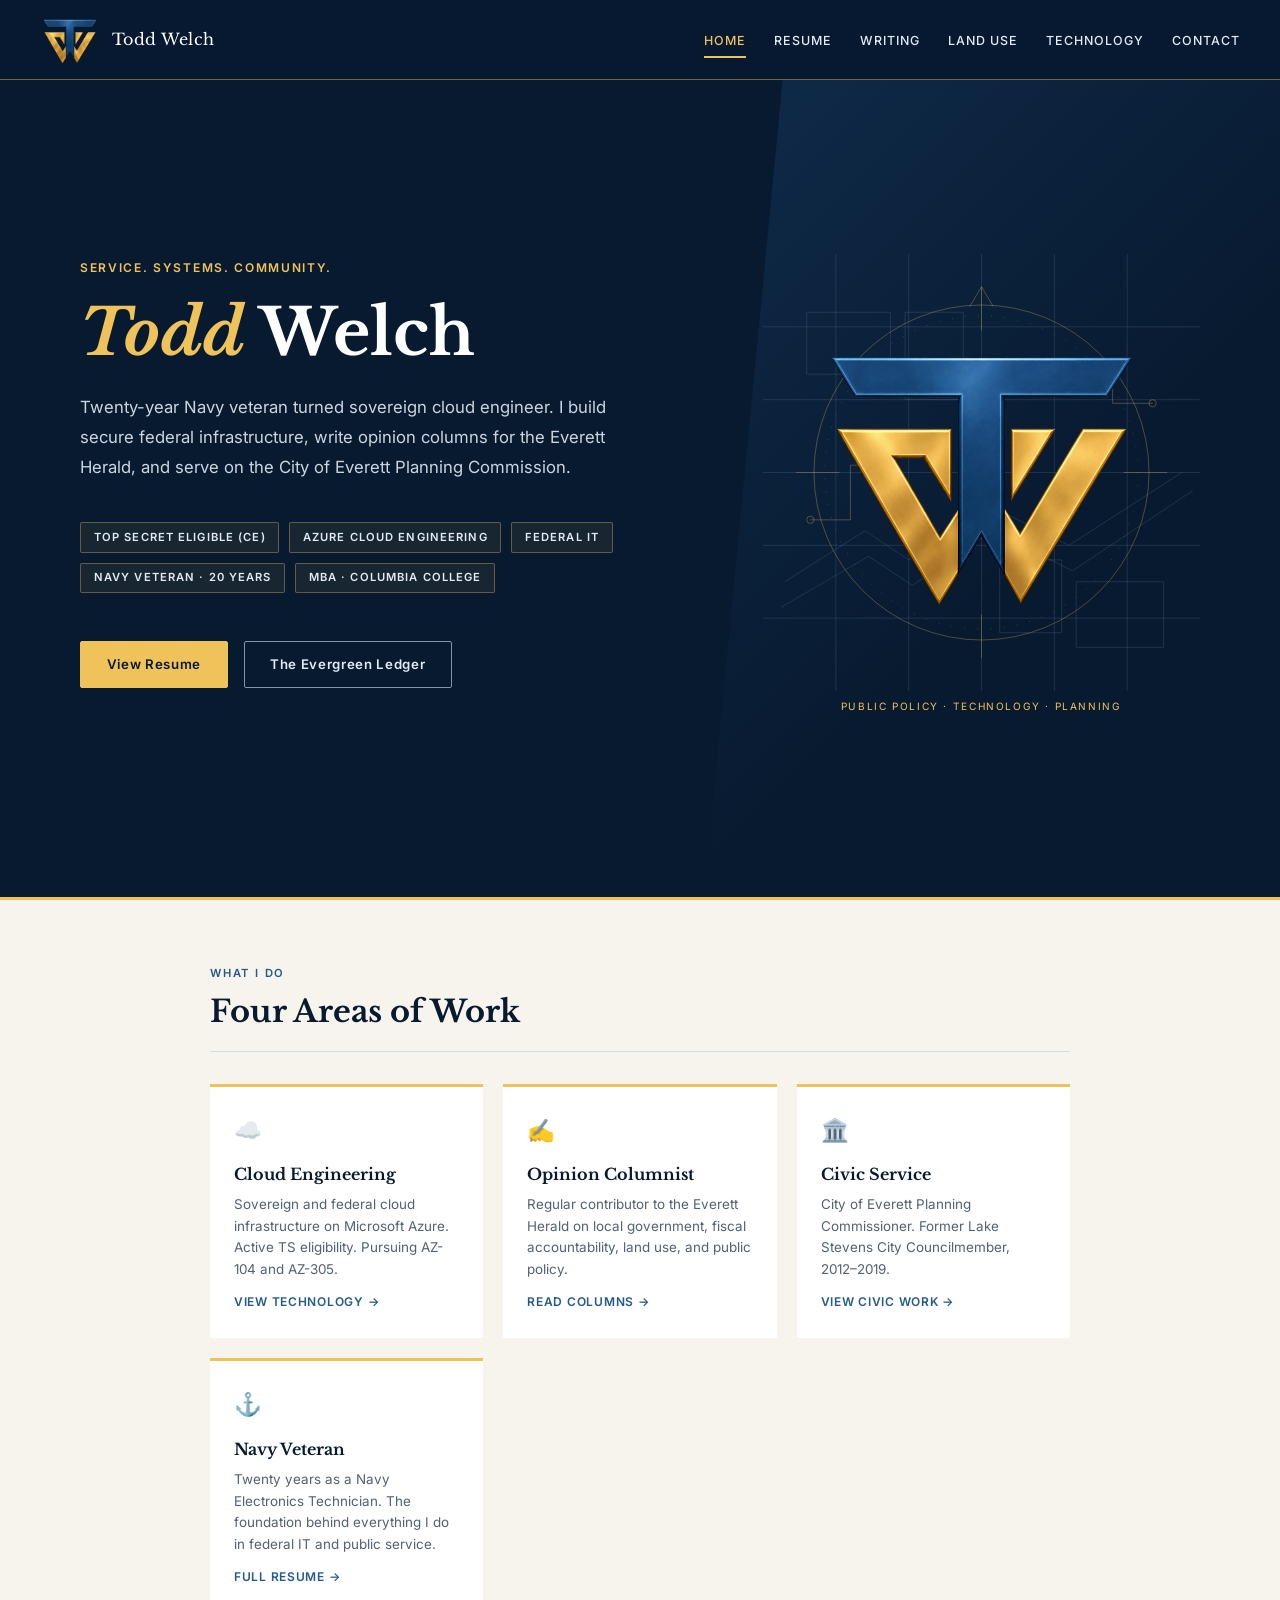
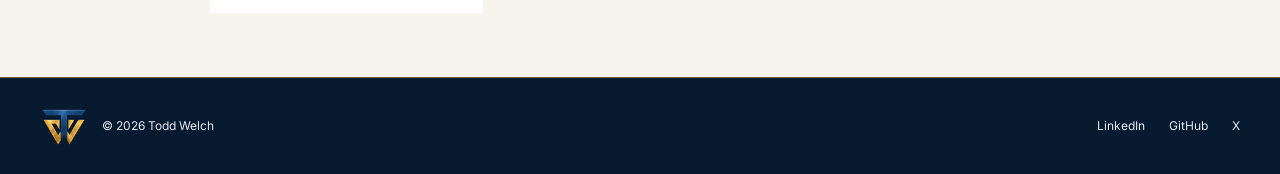
==== commit 646a4c21: "Prioritize resume and link The Evergreen Ledger" ====
--- a/index.html
+++ b/index.html
@@ -179,8 +179,8 @@
       <span class="tag">MBA · Columbia College</span>
     </div>
     <div class="hero-cta">
-      <a href="writing.html" class="btn btn-primary">Read My Columns</a>
-      <a href="resume.html" class="btn btn-ghost">View Resume</a>
+      <a href="resume.html" class="btn btn-primary">View Resume</a>
+      <a href="https://substack.com/@toddwelch" class="btn btn-ghost">The Evergreen Ledger</a>
     </div>
     </div>
     <div class="brand-illustration">
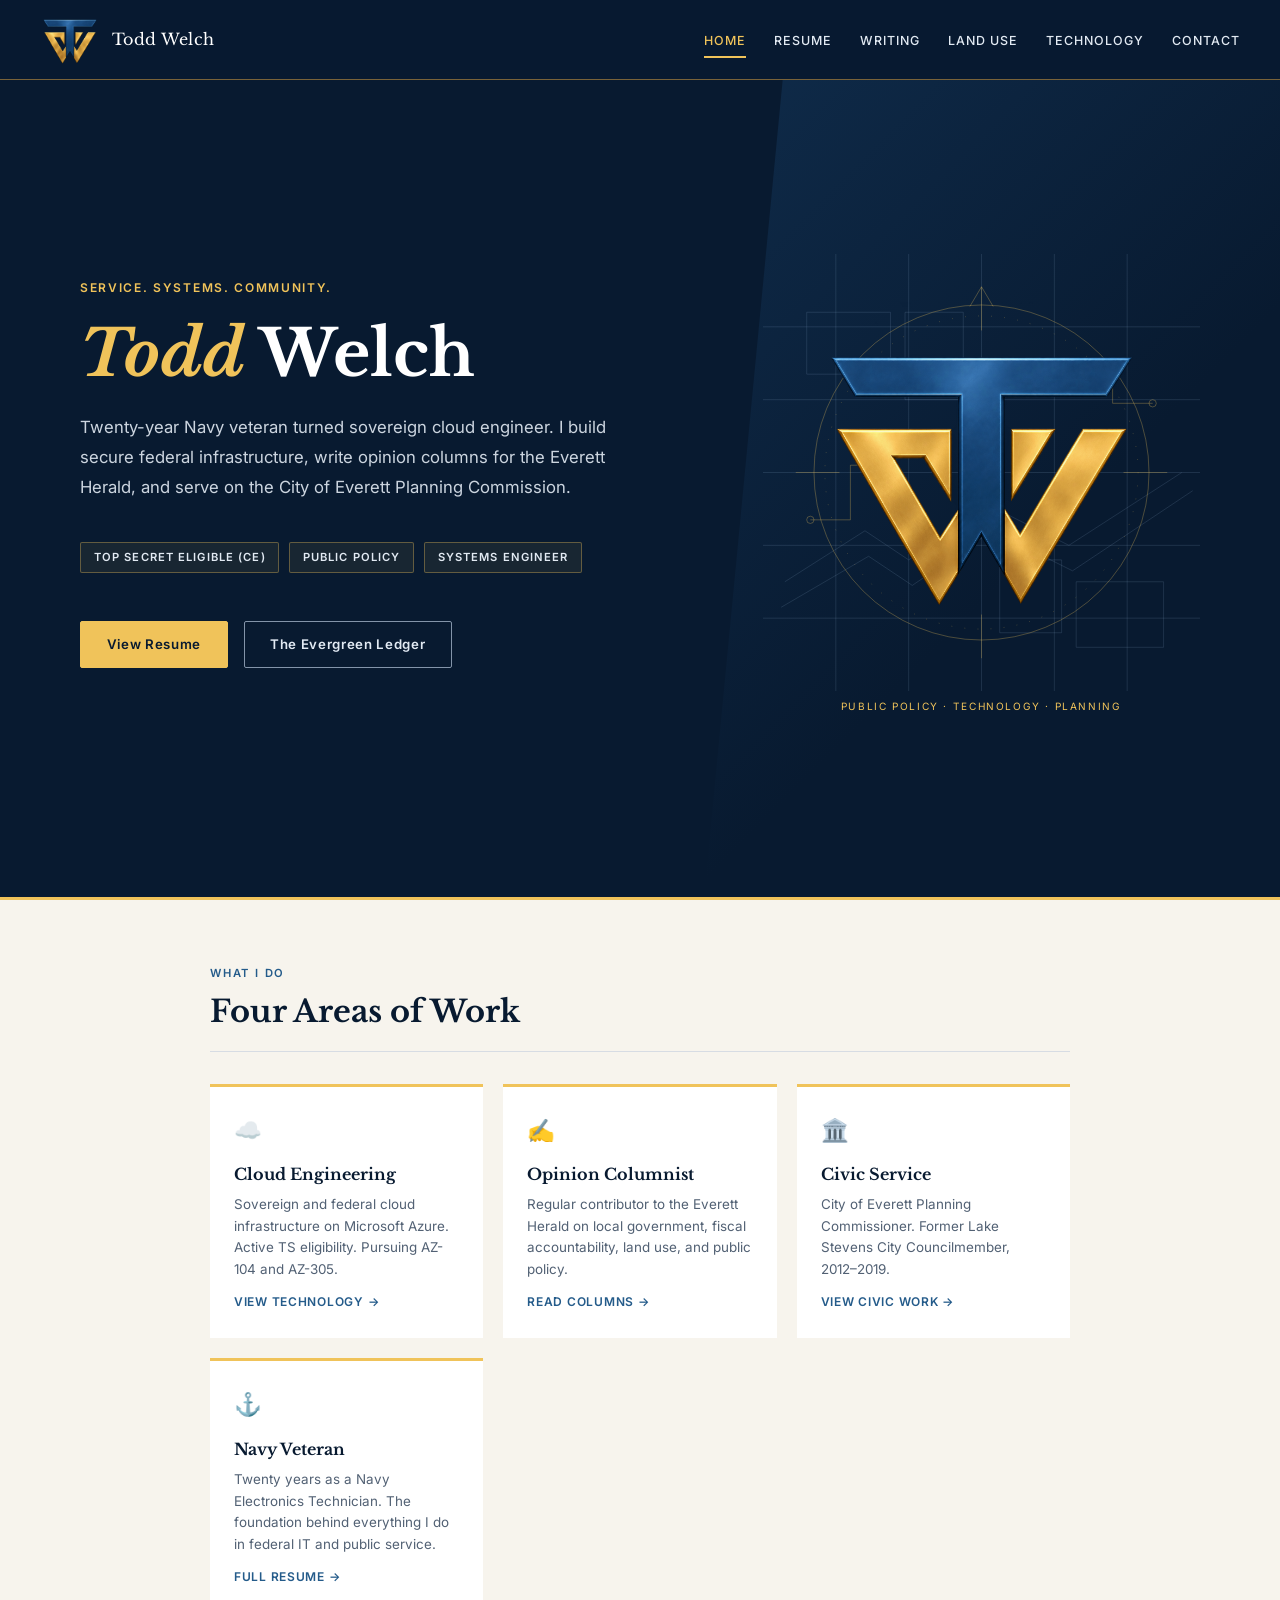
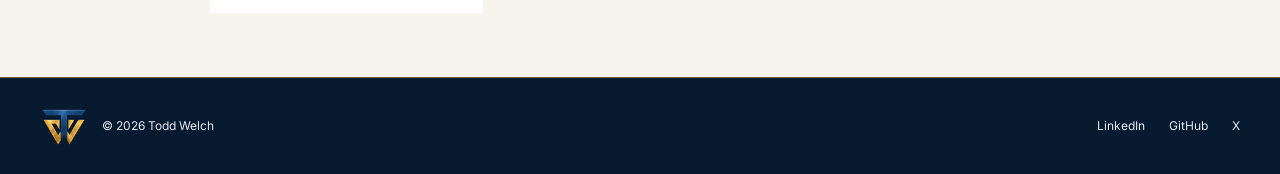
==== commit 6ed8c803: "Update homepage credential badges" ====
--- a/index.html
+++ b/index.html
@@ -173,10 +173,8 @@
     </p>
     <div class="hero-tags">
       <span class="tag">Top Secret Eligible (CE)</span>
-      <span class="tag">Azure Cloud Engineering</span>
-      <span class="tag">Federal IT</span>
-      <span class="tag">Navy Veteran · 20 Years</span>
-      <span class="tag">MBA · Columbia College</span>
+      <span class="tag">Public Policy</span>
+      <span class="tag">Systems Engineer</span>
     </div>
     <div class="hero-cta">
       <a href="resume.html" class="btn btn-primary">View Resume</a>
